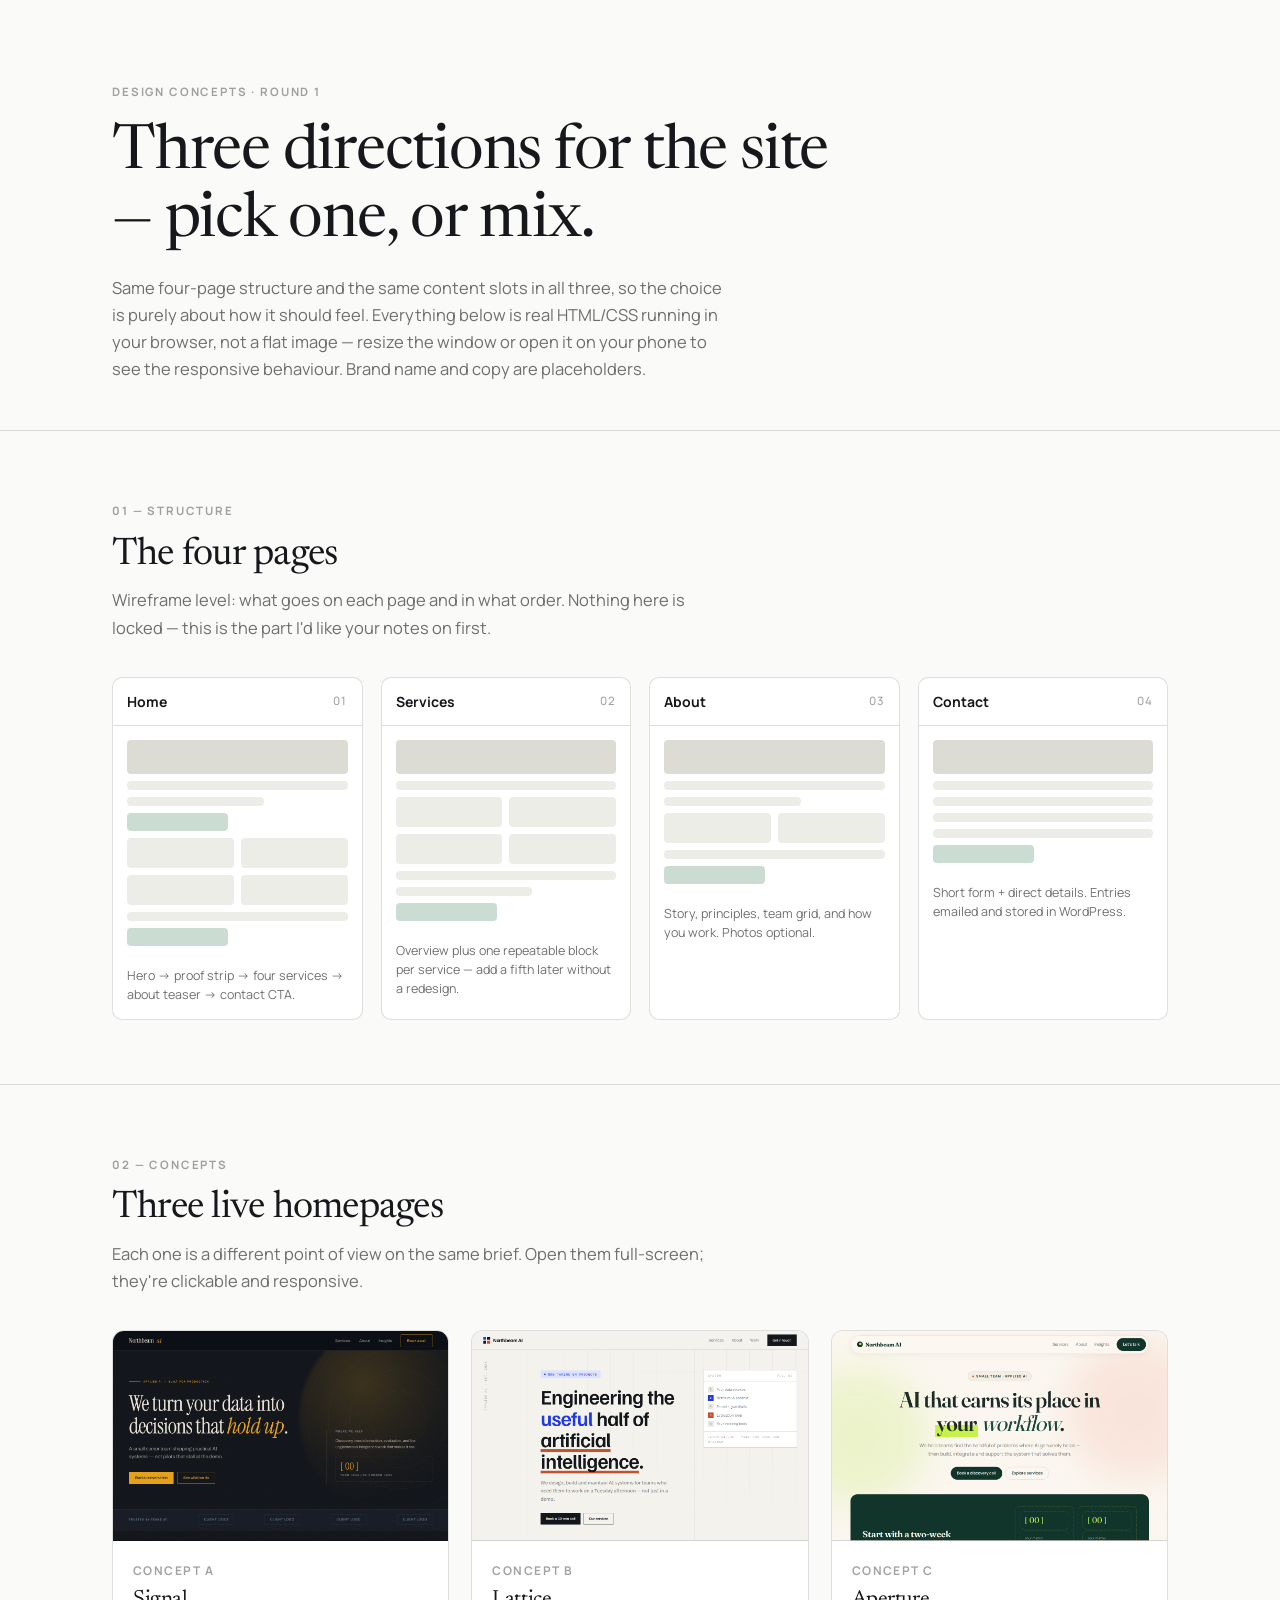
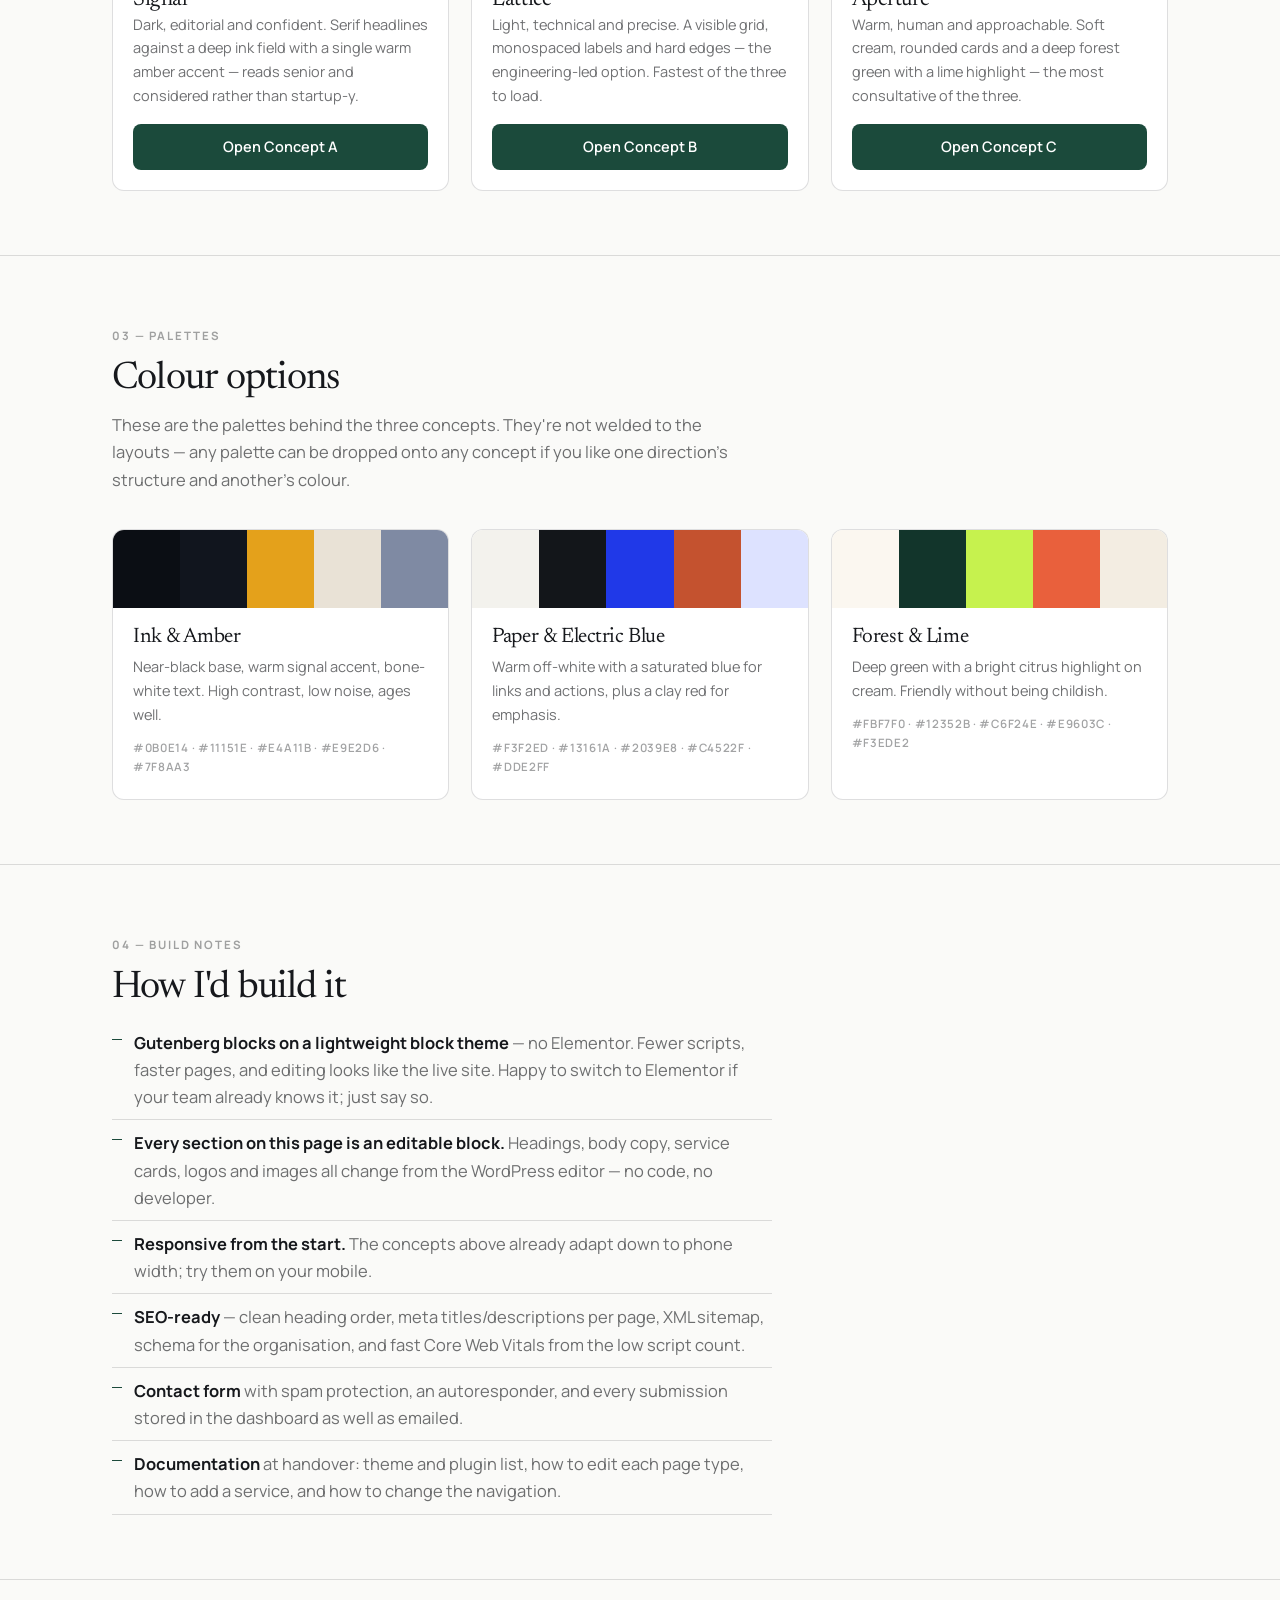
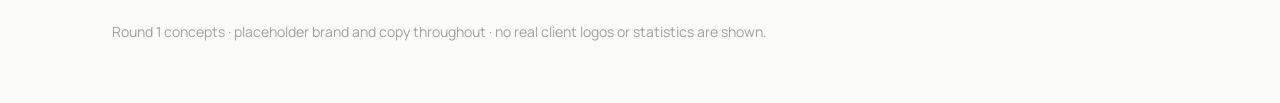
==== index.html @ ea0fb208 "Round 1: three homepage concepts, wireframes, palettes" ====
<!DOCTYPE html>
<html lang="en">
<head>
<meta charset="utf-8">
<meta name="viewport" content="width=device-width, initial-scale=1">
<title>AI/Tech WordPress site — three design concepts</title>
<link rel="preconnect" href="https://fonts.googleapis.com">
<link rel="preconnect" href="https://fonts.gstatic.com" crossorigin>
<link href="https://fonts.googleapis.com/css2?family=Newsreader:opsz,wght@6..72,400;6..72,500&family=Manrope:wght@400;500;600;700&display=swap" rel="stylesheet">
<style>
:root{--bg:#FAFAF8;--ink:#16181C;--ink-60:rgba(22,24,28,.62);--ink-38:rgba(22,24,28,.40);--line:rgba(22,24,28,.14);--accent:#1B4A3B}
*{box-sizing:border-box;margin:0;padding:0}
body{background:var(--bg);color:var(--ink);font-family:'Manrope',sans-serif;font-size:16.5px;line-height:1.65;-webkit-font-smoothing:antialiased}
.wrap{max-width:1120px;margin:0 auto;padding:0 32px}
h1,h2,h3{font-family:'Newsreader',serif;font-weight:400;letter-spacing:-.02em;line-height:1.1}
.kicker{font-size:11.5px;font-weight:700;letter-spacing:.16em;text-transform:uppercase;color:var(--ink-38)}
a{color:inherit}

header{padding:76px 0 48px;border-bottom:1px solid var(--line)}
h1{font-size:clamp(38px,5vw,62px);max-width:20ch;margin:16px 0 18px}
header p{color:var(--ink-60);max-width:62ch}

section{padding:64px 0;border-bottom:1px solid var(--line)}
h2{font-size:clamp(27px,3.2vw,38px);margin:12px 0 10px}
section>.wrap>p.lead{color:var(--ink-60);max-width:62ch;margin-bottom:36px}

/* sitemap */
.map{display:grid;grid-template-columns:repeat(4,1fr);gap:18px}
.pg{border:1px solid var(--line);border-radius:10px;background:#fff;overflow:hidden}
.pg .t{padding:12px 14px;border-bottom:1px solid var(--line);font-weight:700;font-size:14px;display:flex;justify-content:space-between;align-items:center}
.pg .t span{color:var(--ink-38);font-weight:500;font-size:11.5px;letter-spacing:.1em}
.pg .b{padding:14px}
.blk{background:#EDEDE8;border-radius:4px;margin-bottom:7px}
.blk.h{height:34px;background:#DCDCD5}
.blk.r{height:9px}
.blk.r.s{width:62%}
.blk.two{display:grid;grid-template-columns:1fr 1fr;gap:7px;background:none}
.blk.two i{display:block;height:30px;background:#EDEDE8;border-radius:4px}
.blk.acc{background:#CBDDD3;height:18px;width:46%}
.pg .n{font-size:12.5px;color:var(--ink-60);padding:0 14px 14px;line-height:1.5}

/* palettes */
.pal{display:grid;grid-template-columns:repeat(3,1fr);gap:22px}
.pcard{border:1px solid var(--line);border-radius:12px;background:#fff;overflow:hidden}
.sw{display:flex;height:78px}
.sw i{flex:1}
.pcard .body{padding:18px 20px 22px}
.pcard h3{font-size:21px;margin-bottom:6px}
.pcard .body p{font-size:14.5px;color:var(--ink-60)}
.hex{margin-top:12px;font-size:11.5px;letter-spacing:.06em;color:var(--ink-38);font-weight:600}

/* concepts */
.cpt{display:grid;grid-template-columns:1fr 1fr 1fr;gap:22px;margin-top:8px}
.cc{border:1px solid var(--line);border-radius:12px;background:#fff;overflow:hidden;display:flex;flex-direction:column}
.cc .thumb{aspect-ratio:16/10;background-size:cover;background-position:top center;border-bottom:1px solid var(--line)}
.cc .body{padding:20px;flex:1;display:flex;flex-direction:column}
.cc h3{font-size:22px}
.cc .sub{font-size:12px;letter-spacing:.12em;text-transform:uppercase;color:var(--ink-38);font-weight:700;margin-bottom:8px}
.cc p{font-size:14.5px;color:var(--ink-60);flex:1;margin-bottom:16px}
.btn{display:inline-block;text-align:center;background:var(--accent);color:#fff;text-decoration:none;padding:11px 18px;border-radius:8px;font-weight:600;font-size:14.5px;transition:opacity .2s}
.btn:hover{opacity:.86}

ul.notes{list-style:none;max-width:66ch}
ul.notes li{padding:9px 0 9px 22px;position:relative;color:var(--ink-60);border-bottom:1px solid var(--line)}
ul.notes li::before{content:'';position:absolute;left:0;top:19px;width:10px;height:1px;background:var(--accent)}
ul.notes b{color:var(--ink);font-weight:700}

footer{padding:40px 0 60px;color:var(--ink-38);font-size:14px}
@media(max-width:860px){
  .map,.pal,.cpt{grid-template-columns:1fr}
  .wrap{padding:0 20px}
}
</style>
</head>
<body>

<header><div class="wrap">
  <span class="kicker">Design concepts · Round 1</span>
  <h1>Three directions for the site — pick one, or mix.</h1>
  <p>Same four-page structure and the same content slots in all three, so the choice is purely about how it should feel. Everything below is real HTML/CSS running in your browser, not a flat image — resize the window or open it on your phone to see the responsive behaviour. Brand name and copy are placeholders.</p>
</div></header>

<section><div class="wrap">
  <span class="kicker">01 — Structure</span>
  <h2>The four pages</h2>
  <p class="lead">Wireframe level: what goes on each page and in what order. Nothing here is locked — this is the part I'd like your notes on first.</p>
  <div class="map">
    <div class="pg">
      <div class="t">Home <span>01</span></div>
      <div class="b">
        <div class="blk h"></div><div class="blk r"></div><div class="blk r s"></div>
        <div class="blk acc"></div><div class="blk two"><i></i><i></i></div><div class="blk two"><i></i><i></i></div>
        <div class="blk r"></div><div class="blk acc"></div>
      </div>
      <div class="n">Hero → proof strip → four services → about teaser → contact CTA.</div>
    </div>
    <div class="pg">
      <div class="t">Services <span>02</span></div>
      <div class="b">
        <div class="blk h"></div><div class="blk r"></div>
        <div class="blk two"><i></i><i></i></div><div class="blk two"><i></i><i></i></div>
        <div class="blk r"></div><div class="blk r s"></div><div class="blk acc"></div>
      </div>
      <div class="n">Overview plus one repeatable block per service — add a fifth later without a redesign.</div>
    </div>
    <div class="pg">
      <div class="t">About <span>03</span></div>
      <div class="b">
        <div class="blk h"></div><div class="blk r"></div><div class="blk r s"></div>
        <div class="blk two"><i></i><i></i></div><div class="blk r"></div><div class="blk acc"></div>
      </div>
      <div class="n">Story, principles, team grid, and how you work. Photos optional.</div>
    </div>
    <div class="pg">
      <div class="t">Contact <span>04</span></div>
      <div class="b">
        <div class="blk h"></div><div class="blk r"></div>
        <div class="blk r"></div><div class="blk r"></div><div class="blk r"></div>
        <div class="blk acc"></div>
      </div>
      <div class="n">Short form + direct details. Entries emailed and stored in WordPress.</div>
    </div>
  </div>
</div></section>

<section><div class="wrap">
  <span class="kicker">02 — Concepts</span>
  <h2>Three live homepages</h2>
  <p class="lead">Each one is a different point of view on the same brief. Open them full-screen; they're clickable and responsive.</p>
  <div class="cpt">
    <div class="cc">
      <div class="thumb" style="background-image:url(shots/a-thumb.png)"></div>
      <div class="body">
        <div class="sub">Concept A</div><h3>Signal</h3>
        <p>Dark, editorial and confident. Serif headlines against a deep ink field with a single warm amber accent — reads senior and considered rather than startup-y.</p>
        <a class="btn" href="a-signal.html">Open Concept A</a>
      </div>
    </div>
    <div class="cc">
      <div class="thumb" style="background-image:url(shots/b-thumb.png)"></div>
      <div class="body">
        <div class="sub">Concept B</div><h3>Lattice</h3>
        <p>Light, technical and precise. A visible grid, monospaced labels and hard edges — the engineering-led option. Fastest of the three to load.</p>
        <a class="btn" href="b-lattice.html">Open Concept B</a>
      </div>
    </div>
    <div class="cc">
      <div class="thumb" style="background-image:url(shots/c-thumb.png)"></div>
      <div class="body">
        <div class="sub">Concept C</div><h3>Aperture</h3>
        <p>Warm, human and approachable. Soft cream, rounded cards and a deep forest green with a lime highlight — the most consultative of the three.</p>
        <a class="btn" href="c-aperture.html">Open Concept C</a>
      </div>
    </div>
  </div>
</div></section>

<section><div class="wrap">
  <span class="kicker">03 — Palettes</span>
  <h2>Colour options</h2>
  <p class="lead">These are the palettes behind the three concepts. They're not welded to the layouts — any palette can be dropped onto any concept if you like one direction's structure and another's colour.</p>
  <div class="pal">
    <div class="pcard">
      <div class="sw"><i style="background:#0B0E14"></i><i style="background:#11151E"></i><i style="background:#E4A11B"></i><i style="background:#E9E2D6"></i><i style="background:#7F8AA3"></i></div>
      <div class="body"><h3>Ink &amp; Amber</h3><p>Near-black base, warm signal accent, bone-white text. High contrast, low noise, ages well.</p>
      <div class="hex">#0B0E14 · #11151E · #E4A11B · #E9E2D6 · #7F8AA3</div></div>
    </div>
    <div class="pcard">
      <div class="sw"><i style="background:#F3F2ED"></i><i style="background:#13161A"></i><i style="background:#2039E8"></i><i style="background:#C4522F"></i><i style="background:#DDE2FF"></i></div>
      <div class="body"><h3>Paper &amp; Electric Blue</h3><p>Warm off-white with a saturated blue for links and actions, plus a clay red for emphasis.</p>
      <div class="hex">#F3F2ED · #13161A · #2039E8 · #C4522F · #DDE2FF</div></div>
    </div>
    <div class="pcard">
      <div class="sw"><i style="background:#FBF7F0"></i><i style="background:#12352B"></i><i style="background:#C6F24E"></i><i style="background:#E9603C"></i><i style="background:#F3EDE2"></i></div>
      <div class="body"><h3>Forest &amp; Lime</h3><p>Deep green with a bright citrus highlight on cream. Friendly without being childish.</p>
      <div class="hex">#FBF7F0 · #12352B · #C6F24E · #E9603C · #F3EDE2</div></div>
    </div>
  </div>
</div></section>

<section><div class="wrap">
  <span class="kicker">04 — Build notes</span>
  <h2>How I'd build it</h2>
  <ul class="notes">
    <li><b>Gutenberg blocks on a lightweight block theme</b> — no Elementor. Fewer scripts, faster pages, and editing looks like the live site. Happy to switch to Elementor if your team already knows it; just say so.</li>
    <li><b>Every section on this page is an editable block.</b> Headings, body copy, service cards, logos and images all change from the WordPress editor — no code, no developer.</li>
    <li><b>Responsive from the start.</b> The concepts above already adapt down to phone width; try them on your mobile.</li>
    <li><b>SEO-ready</b> — clean heading order, meta titles/descriptions per page, XML sitemap, schema for the organisation, and fast Core Web Vitals from the low script count.</li>
    <li><b>Contact form</b> with spam protection, an autoresponder, and every submission stored in the dashboard as well as emailed.</li>
    <li><b>Documentation</b> at handover: theme and plugin list, how to edit each page type, how to add a service, and how to change the navigation.</li>
  </ul>
</div></section>

<footer><div class="wrap">Round 1 concepts · placeholder brand and copy throughout · no real client logos or statistics are shown.</div></footer>

</body>
</html>
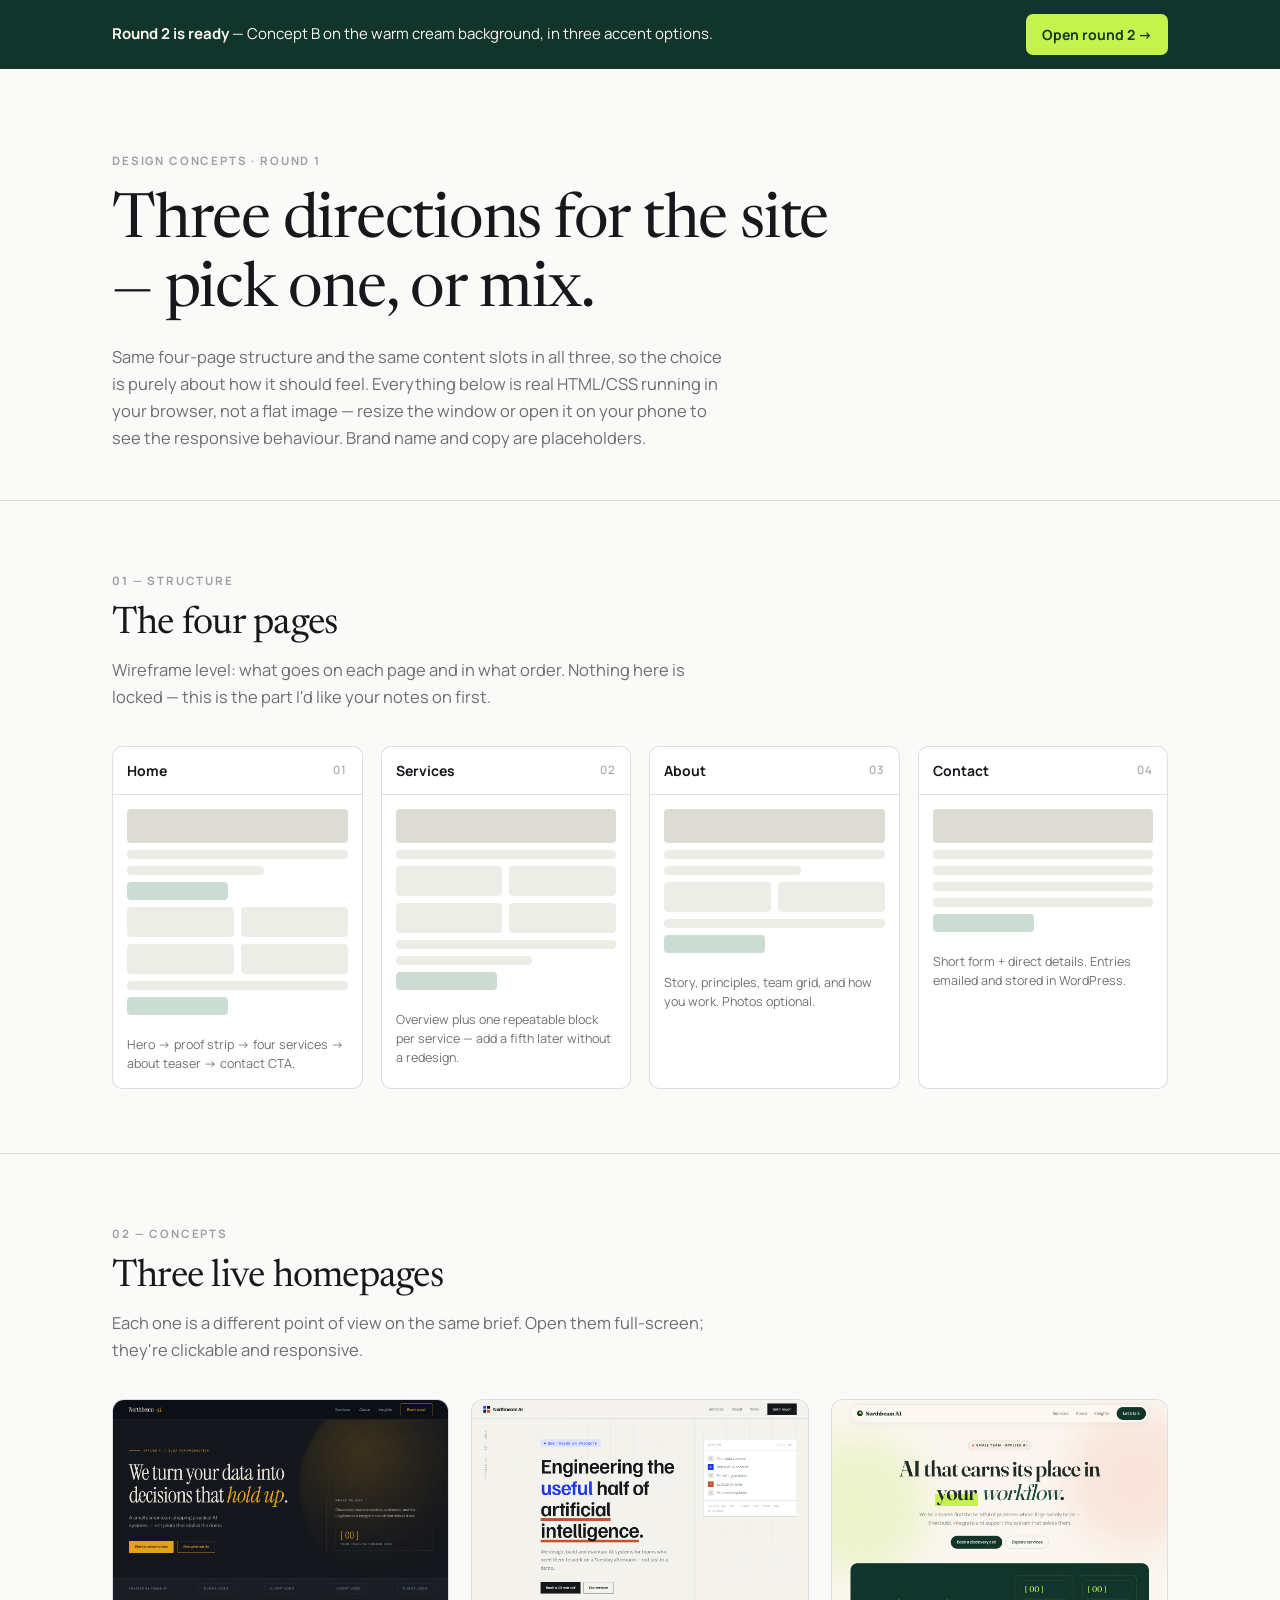
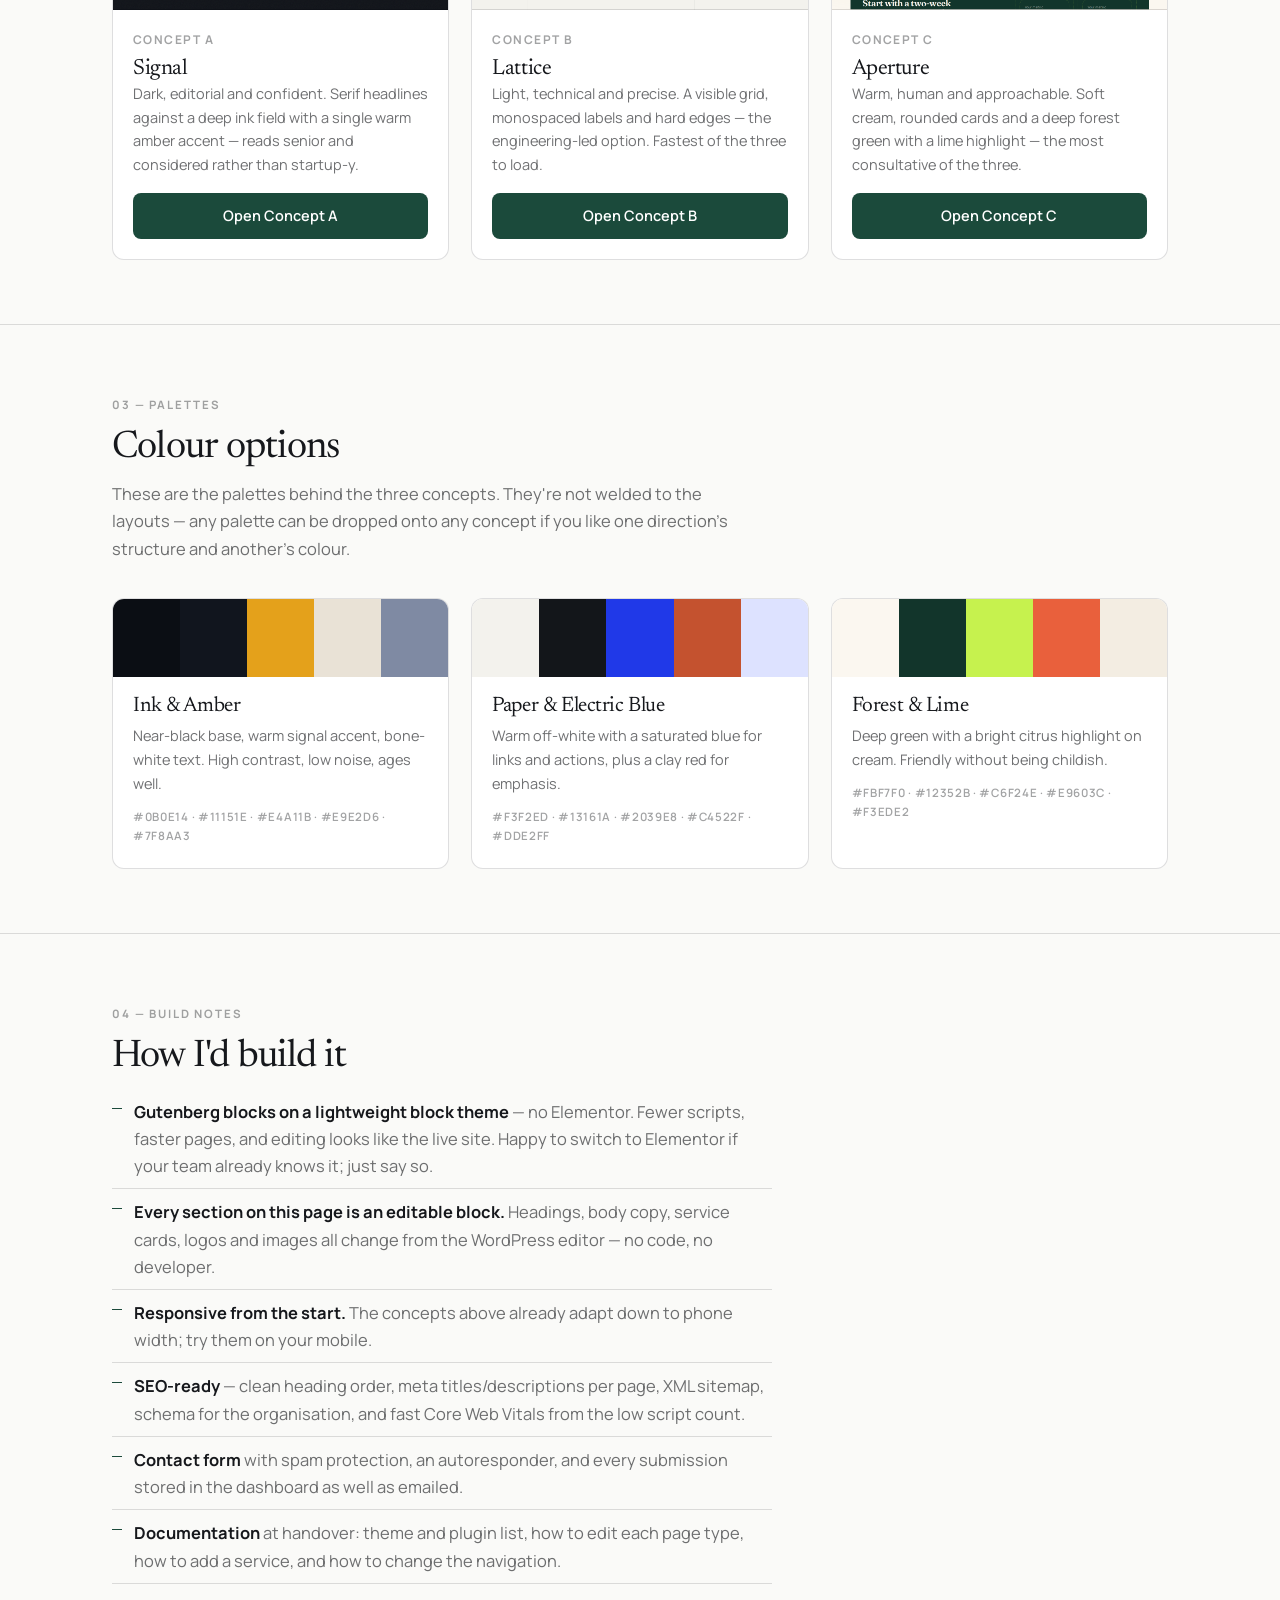
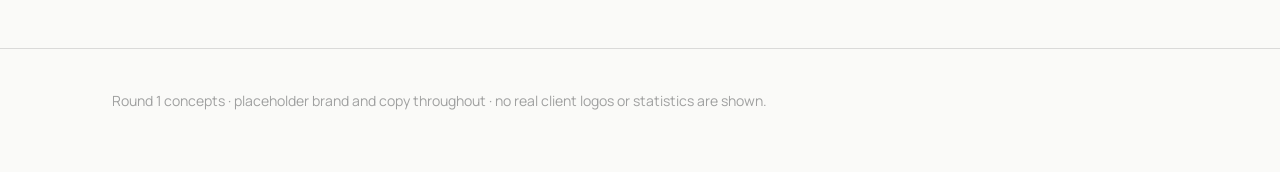
==== commit 334dda38: "Round 2: concept B on warm cream, three accent options" ====
--- a/index.html
+++ b/index.html
@@ -74,6 +74,13 @@
 </head>
 <body>
 
+<div style="background:#12352B;color:#FBF7F0;padding:14px 0;font-size:15px">
+  <div class="wrap" style="display:flex;gap:14px;flex-wrap:wrap;align-items:center;justify-content:space-between">
+    <span><b>Round 2 is ready</b> — Concept B on the warm cream background, in three accent options.</span>
+    <a href="round2.html" style="background:#C6F24E;color:#12352B;text-decoration:none;padding:9px 16px;border-radius:7px;font-weight:700;font-size:14px">Open round 2 &rarr;</a>
+  </div>
+</div>
+
 <header><div class="wrap">
   <span class="kicker">Design concepts · Round 1</span>
   <h1>Three directions for the site — pick one, or mix.</h1>
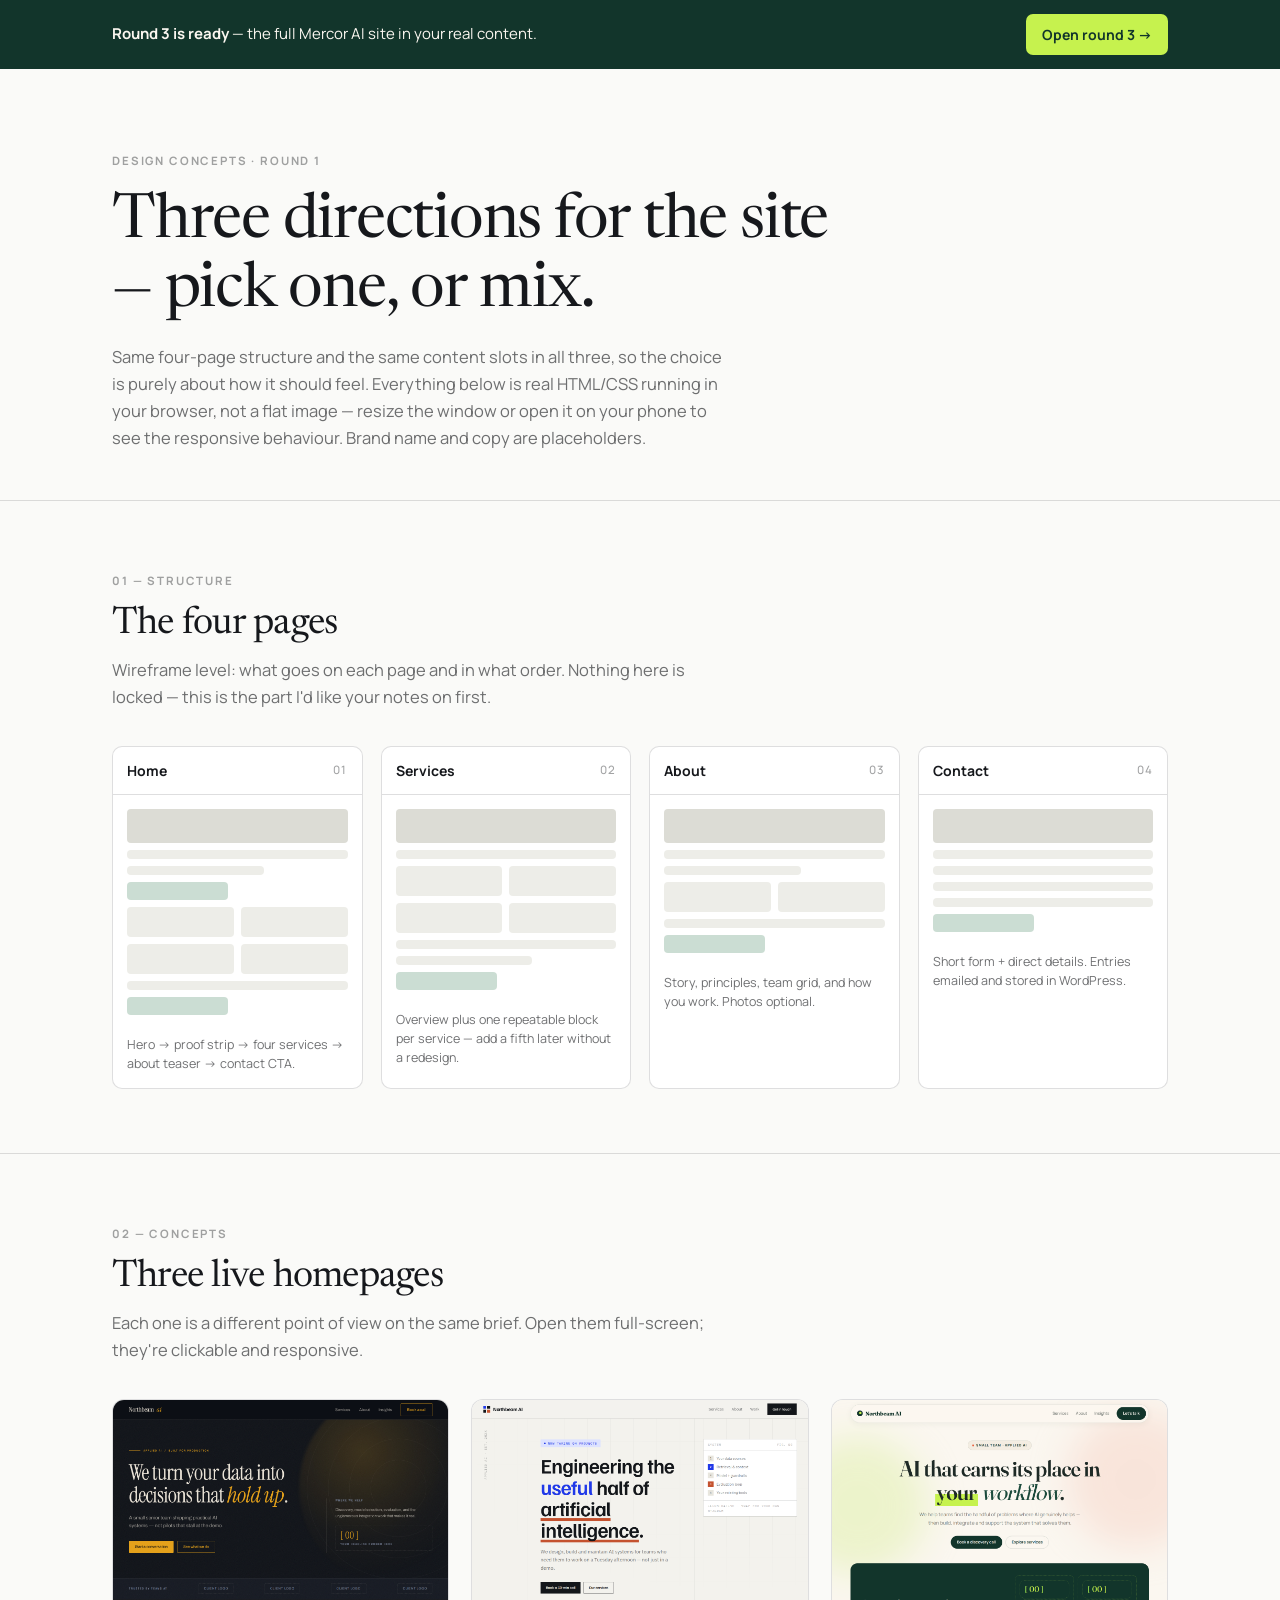
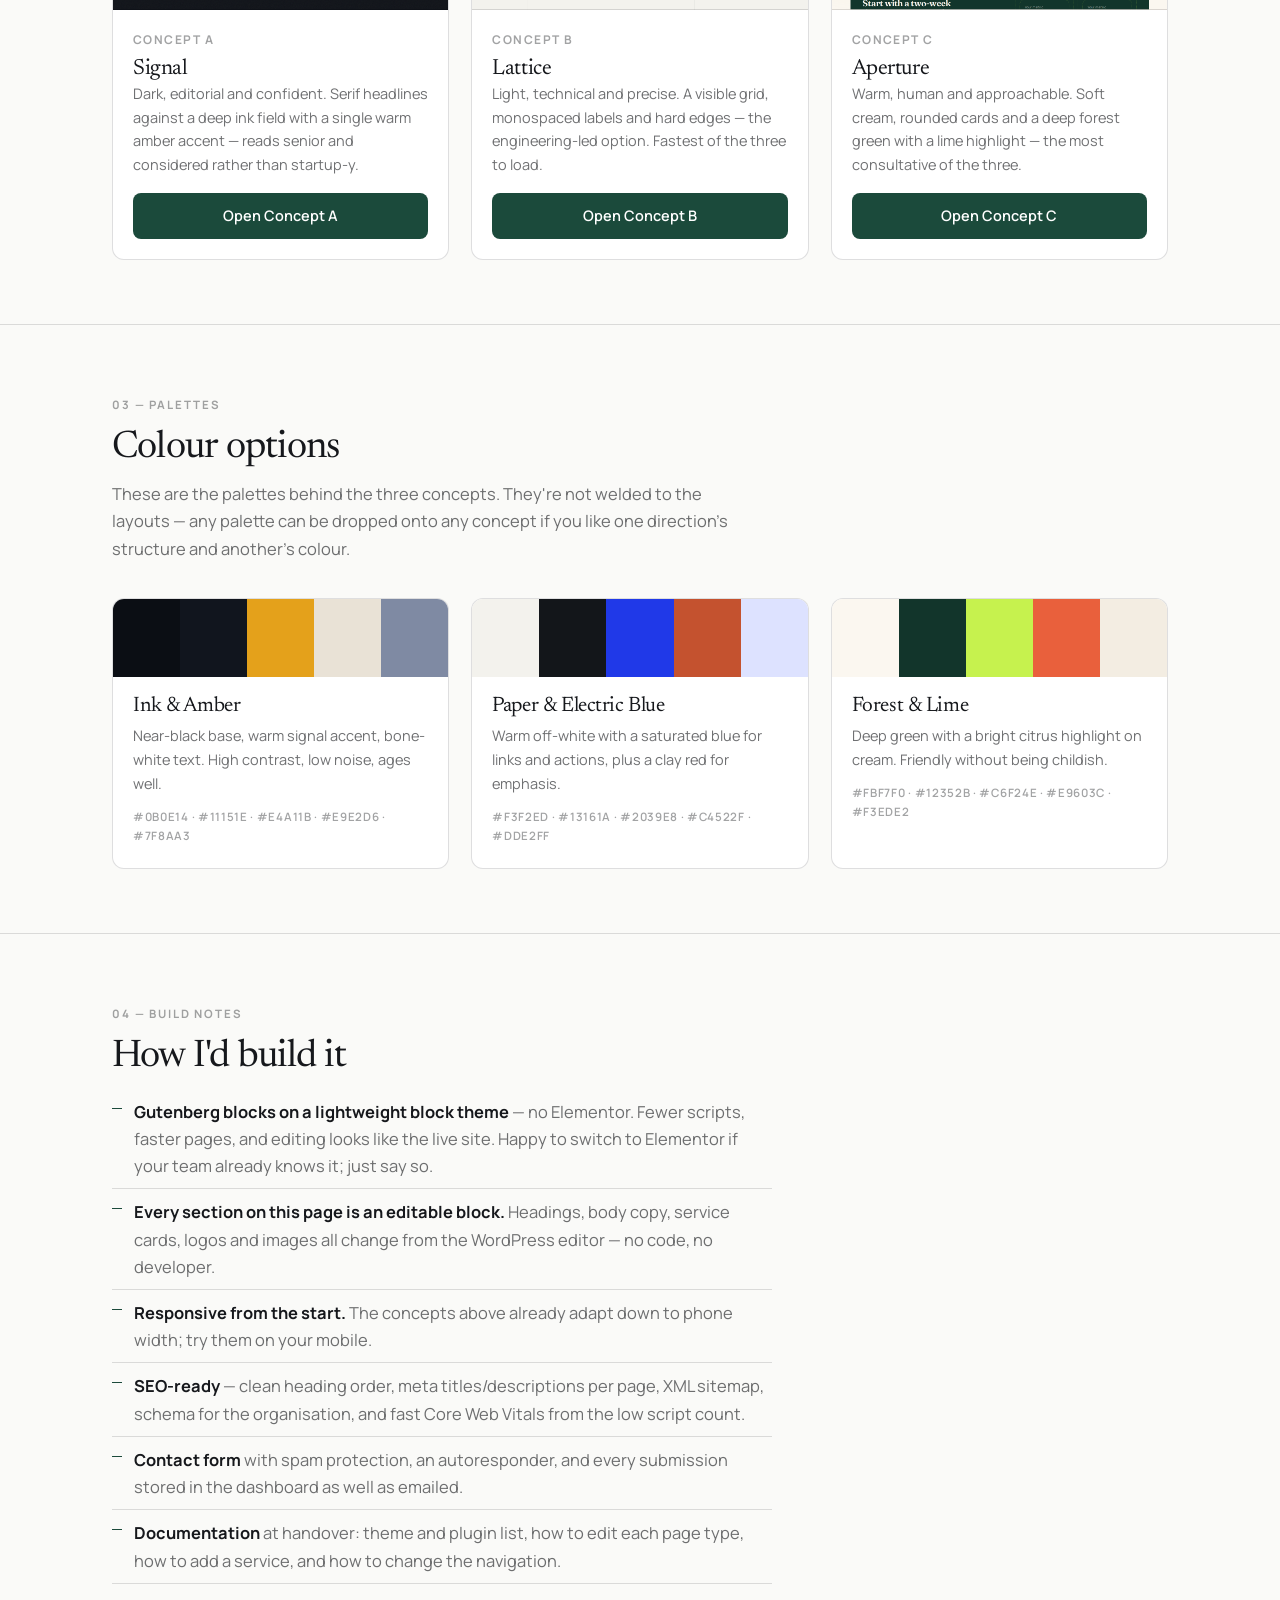
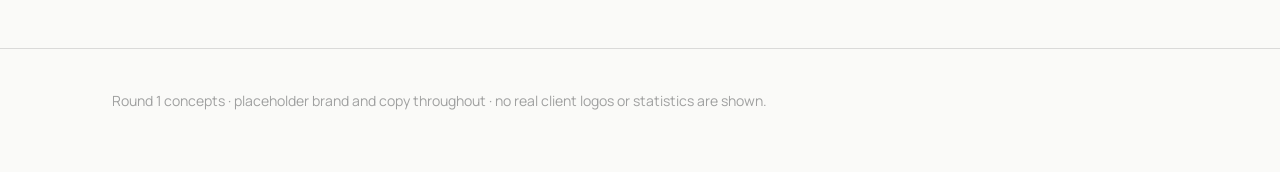
==== commit 03221ea0: "Round 3: full Mercor AI site (B3 palette, real service names, 4 pages)" ====
--- a/index.html
+++ b/index.html
@@ -76,8 +76,8 @@
 
 <div style="background:#12352B;color:#FBF7F0;padding:14px 0;font-size:15px">
   <div class="wrap" style="display:flex;gap:14px;flex-wrap:wrap;align-items:center;justify-content:space-between">
-    <span><b>Round 2 is ready</b> — Concept B on the warm cream background, in three accent options.</span>
-    <a href="round2.html" style="background:#C6F24E;color:#12352B;text-decoration:none;padding:9px 16px;border-radius:7px;font-weight:700;font-size:14px">Open round 2 &rarr;</a>
+    <span><b>Round 3 is ready</b> — the full Mercor AI site in your real content.</span>
+    <a href="mercor/index.html" style="background:#C6F24E;color:#12352B;text-decoration:none;padding:9px 16px;border-radius:7px;font-weight:700;font-size:14px">Open round 3 &rarr;</a>
   </div>
 </div>
 
